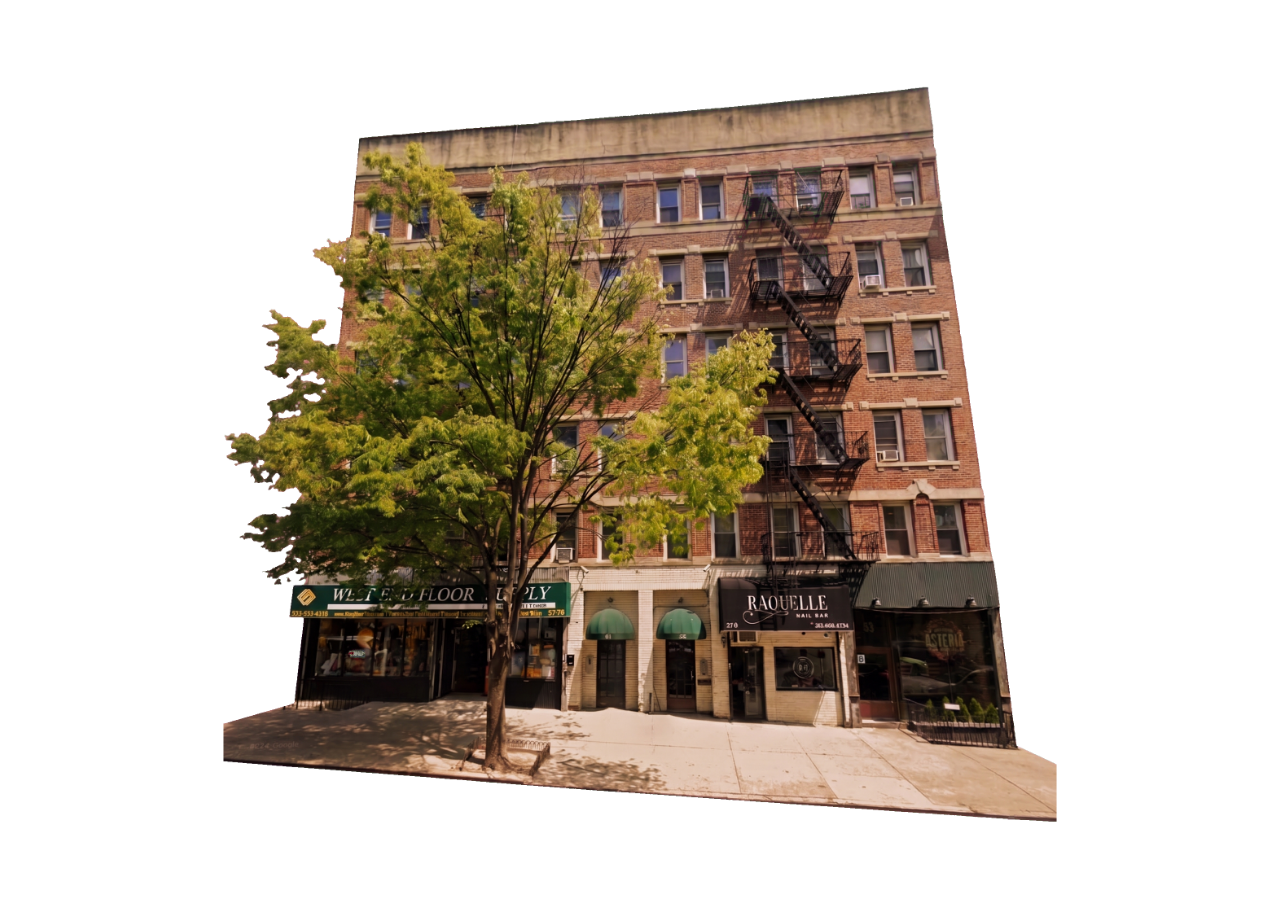
==== index.html @ d992dc2f "feat: first commit of new personal neo-city style design" ====
<!DOCTYPE html>
<html lang="en">
<head>
  <meta charset="utf-8">
  <meta name="viewport" content="width=device-width, initial-scale=1">
  <title>Image View</title>
  <style>
    body {
      margin: 0;
      min-height: 100vh;
      display: flex;
      justify-content: center;
      align-items: center;
      background: #ffffff;
    }

    .hero-image {
      max-width: min(95vw, 1000px);
      max-height: 95vh;
      width: auto;
      height: auto;
      display: block;
      transform: rotate(var(--tilt-angle, 0deg));
      transition: transform 0.2s ease;
      transform-origin: center center;
    }

    .hero-image.is-tilted {
      transform: rotate(var(--tilt-angle, 0deg));
    }
  </style>
</head>
<body>
  <img src="images/output.png" alt="Building cutout" class="hero-image">
  <script>
    const heroImage = document.querySelector(".hero-image");

    heroImage.addEventListener("mouseenter", () => {
      const direction = Math.random() < 0.5 ? -1 : 1;
      const magnitude = Math.random() * 5 + 5;
      heroImage.style.setProperty("--tilt-angle", `${direction * magnitude}deg`);
      heroImage.classList.add("is-tilted");
    });

    heroImage.addEventListener("mouseleave", () => {
      heroImage.style.setProperty("--tilt-angle", "0deg");
      heroImage.classList.remove("is-tilted");
    });
  </script>
</body>
</html>
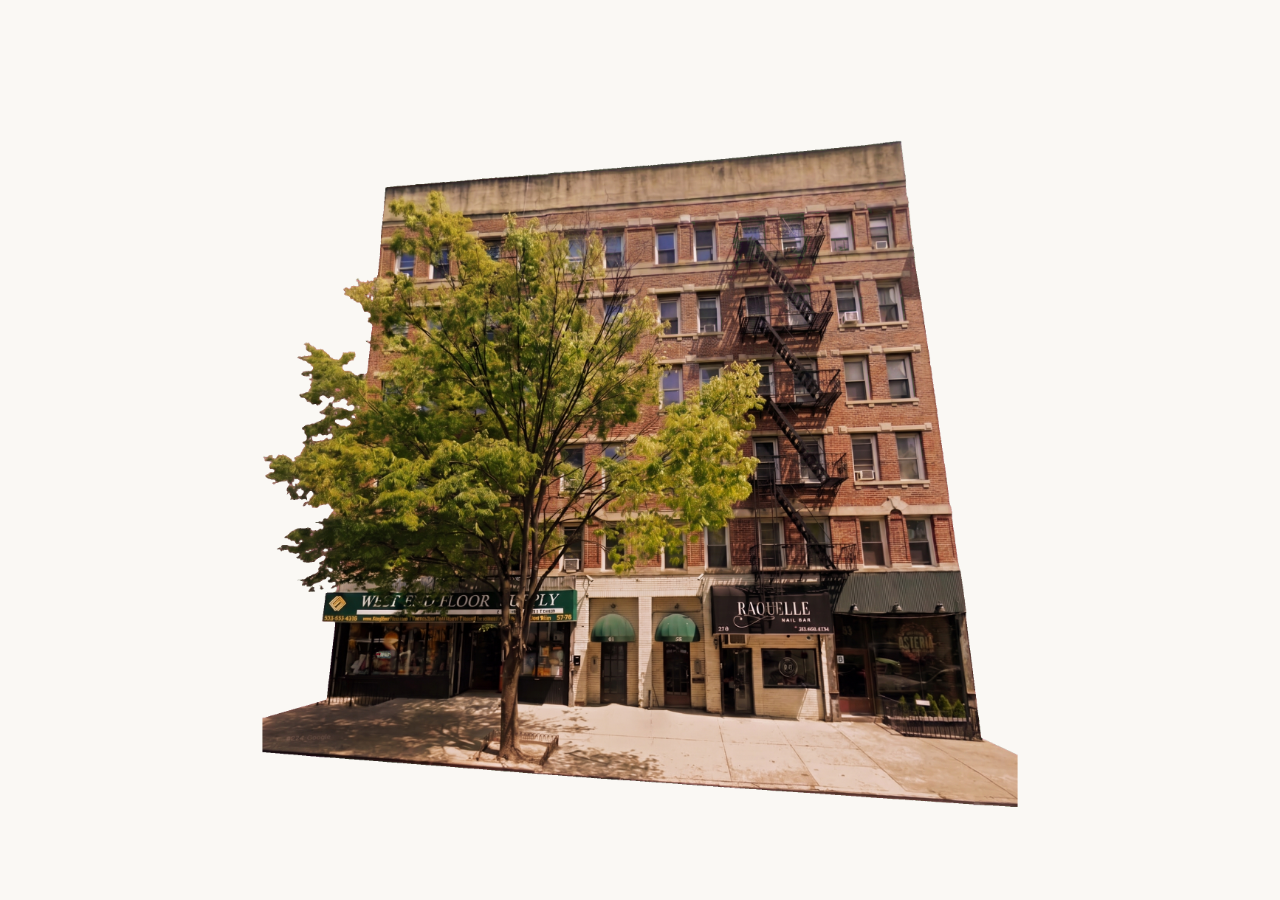
==== commit a9249ee1: "Redesign portfolio with Gallery White aesthetic and building navigation. Replace the single-image pl" ====
--- a/index.html
+++ b/index.html
@@ -3,49 +3,32 @@
 <head>
   <meta charset="utf-8">
   <meta name="viewport" content="width=device-width, initial-scale=1">
-  <title>Image View</title>
-  <style>
-    body {
-      margin: 0;
-      min-height: 100vh;
-      display: flex;
-      justify-content: center;
-      align-items: center;
-      background: #ffffff;
-    }
+  <title>Julian Garratt - Machine Learning Engineer</title>
+  <meta name="description" content="Julian Garratt - Machine Learning Engineer at H2O.ai, based in NYC. Explore the building.">
+  <link rel="icon" type="image/png" href="images/favicon-32x32.png">
+  <link rel="preconnect" href="https://fonts.googleapis.com">
+  <link rel="preconnect" href="https://fonts.gstatic.com" crossorigin>
+  <link href="https://fonts.googleapis.com/css2?family=Fraunces:opsz,wght@9..144,400;9..144,500;9..144,600;9..144,700&family=IBM+Plex+Mono:wght@400;500;600&family=Source+Sans+3:wght@400;600&display=swap" rel="stylesheet">
+  <link rel="stylesheet" href="style.css">
+</head>
+<body class="home">
+  <main class="home-main">
+    <div class="building-stage">
+      <div class="building-wrap">
+        <img class="building-img" src="images/nyc-building.png" alt="A New York City apartment building with ground-floor storefronts and a leafy tree out front">
 
-    .hero-image {
-      max-width: min(95vw, 1000px);
-      max-height: 95vh;
-      width: auto;
-      height: auto;
-      display: block;
-      transform: rotate(var(--tilt-angle, 0deg));
-      transition: transform 0.2s ease;
-      transform-origin: center center;
-    }
+        <a class="hotspot hs-about" href="about.html" aria-label="About"></a>
+        <span class="hs-label label-about" aria-hidden="true">About</span>
 
-    .hero-image.is-tilted {
-      transform: rotate(var(--tilt-angle, 0deg));
-    }
-  </style>
-</head>
-<body>
-  <img src="images/output.png" alt="Building cutout" class="hero-image">
-  <script>
-    const heroImage = document.querySelector(".hero-image");
+        <a class="hotspot hs-projects" href="now.html" aria-label="Now"></a>
+        <span class="hs-label label-projects" aria-hidden="true">Now</span>
 
-    heroImage.addEventListener("mouseenter", () => {
-      const direction = Math.random() < 0.5 ? -1 : 1;
-      const magnitude = Math.random() * 5 + 5;
-      heroImage.style.setProperty("--tilt-angle", `${direction * magnitude}deg`);
-      heroImage.classList.add("is-tilted");
-    });
+        <a class="hotspot hs-now" href="projects.html" aria-label="Projects"></a>
+        <span class="hs-label label-now" aria-hidden="true">Projects</span>
+      </div>
+    </div>
+  </main>
 
-    heroImage.addEventListener("mouseleave", () => {
-      heroImage.style.setProperty("--tilt-angle", "0deg");
-      heroImage.classList.remove("is-tilted");
-    });
-  </script>
+  <script src="main.js"></script>
 </body>
-</html>+</html>
--- a/style.css
+++ b/style.css
@@ -0,0 +1,406 @@
+/* =========================================================================
+   Julian Garratt - "Gallery White" portfolio
+   Calm gallery aesthetic: warm paper, near-black ink, terracotta accent.
+   Serif display (Fraunces) + humanist body (Source Sans 3) + mono labels
+   (IBM Plex Mono). Flat surfaces, hairline borders, restrained motion.
+   The warm off-white paper lets the brick photo's white cutout disappear.
+   No build tools. Static-only (GitHub Pages).
+   ========================================================================= */
+
+:root {
+  /* Paper / surface */
+  --paper:   #faf8f4; /* warm off-white page background (NOT pure white) */
+  --paper-2: #f3efe7; /* slightly deeper fill for subtle panels */
+
+  /* Ink / text */
+  --ink:   #1c1a17; /* near-black warm ink, body + headings */
+  --muted: #6b6560; /* secondary text, captions, metadata */
+  --line:  #e4ded4; /* hairline borders / dividers */
+
+  /* Accent: terracotta sampled from the brick, used sparingly */
+  --accent:        #b4502e;
+  --accent-strong: #97401f; /* darker terracotta for hover */
+
+  /* Type */
+  --font-display: "Fraunces", Georgia, "Times New Roman", serif;
+  --font-body: "Source Sans 3", "Segoe UI", system-ui, sans-serif;
+  --font-mono: "IBM Plex Mono", ui-monospace, "SF Mono", Menlo, monospace;
+
+  /* Spacing (8px grid) */
+  --sp-1: 8px;
+  --sp-2: 16px;
+  --sp-3: 24px;
+  --sp-4: 32px;
+  --sp-6: 48px;
+
+  --radius-panel: 6px;
+  --radius-pill: 999px;
+  --radius-bar: 6px;
+
+  --ease-swing: cubic-bezier(0.22, 0.61, 0.36, 1);
+  --maxw: 880px;
+
+  --shadow-card: 0 1px 2px rgba(0, 0, 0, 0.04);
+}
+
+/* ---------- Reset / base ---------- */
+*,
+*::before,
+*::after {
+  box-sizing: border-box;
+}
+
+html {
+  scroll-behavior: smooth;
+}
+
+body {
+  margin: 0;
+  min-height: 100vh;
+  font-family: var(--font-body);
+  font-size: 16px;
+  line-height: 1.6;
+  color: var(--ink);
+  background: var(--paper);
+  display: flex;
+  flex-direction: column;
+}
+
+h1, h2, h3 {
+  font-family: var(--font-display);
+  color: var(--ink);
+  line-height: 1.15;
+  margin: 0 0 var(--sp-2);
+  letter-spacing: -0.01em;
+}
+
+h1 { font-size: 42px; font-weight: 600; }
+h2 { font-size: 27px; font-weight: 600; }
+h3 { font-size: 21px; font-weight: 600; }
+
+p { margin: 0 0 var(--sp-2); }
+
+a {
+  color: var(--accent);
+  text-decoration: none;
+}
+a:hover { color: var(--accent-strong); text-decoration: underline; }
+
+img { max-width: 100%; }
+
+:focus-visible {
+  outline: 2px solid var(--accent);
+  outline-offset: 2px;
+  border-radius: 3px;
+}
+
+/* ---------- Reusable surfaces ---------- */
+.glass-panel {
+  background: var(--paper);
+  border: 1px solid var(--line);
+  border-radius: var(--radius-panel);
+  box-shadow: var(--shadow-card);
+}
+
+/* Primary button: ink outline that inverts to ink fill on hover. */
+.btn-gloss {
+  display: inline-block;
+  font: 600 15px var(--font-body);
+  color: var(--ink);
+  padding: 9px 20px;
+  border: 1px solid var(--ink);
+  border-radius: var(--radius-pill);
+  background: transparent;
+  cursor: pointer;
+  transition: background 0.18s ease, color 0.18s ease, border-color 0.18s ease;
+}
+.btn-gloss:hover {
+  color: var(--paper);
+  background: var(--ink);
+  border-color: var(--ink);
+  text-decoration: none;
+}
+.btn-gloss:active {
+  background: #000;
+}
+
+/* Accent variant: solid terracotta fill. Use at most ONCE per screen. */
+.btn-leaf {
+  color: var(--paper);
+  background: var(--accent);
+  border-color: var(--accent);
+}
+.btn-leaf:hover {
+  color: var(--paper);
+  background: var(--accent-strong);
+  border-color: var(--accent-strong);
+}
+
+/* ---------- Layout ---------- */
+.page {
+  width: 100%;
+  max-width: var(--maxw);
+  margin: 0 auto;
+  padding: var(--sp-4) var(--sp-3);
+  flex: 1 0 auto;
+}
+
+.stack > * + * { margin-top: var(--sp-3); }
+
+/* ---------- Top-bar (sub pages: back to home) ---------- */
+.topbar {
+  position: sticky;
+  top: 0;
+  z-index: 50;
+  padding: 12px var(--sp-3);
+  background: var(--paper);
+  border-bottom: 1px solid var(--line);
+}
+
+.back-home {
+  display: inline-block;
+  font: 600 15px var(--font-body);
+  color: var(--ink);
+  padding: 7px 16px;
+  border: 1px solid var(--ink);
+  border-radius: var(--radius-pill);
+  background: transparent;
+  transition: background 0.18s ease, color 0.18s ease, border-color 0.18s ease;
+}
+.back-home:hover {
+  color: var(--paper);
+  background: var(--ink);
+  border-color: var(--ink);
+  text-decoration: none;
+}
+
+/* ===========================================================
+   HOME - building as hub ("Storefront Street")
+   Minimal resting state; navigation emerges from image hotspots.
+   =========================================================== */
+.home-main {
+  flex: 1 0 auto;
+  display: flex;
+  flex-direction: column;
+  align-items: center;
+  justify-content: center;
+  width: 100%;
+  padding: 72px 16px 32px;
+  gap: var(--sp-3);
+}
+
+.building-stage {
+  display: flex;
+  flex-direction: column;
+  align-items: center;
+  gap: var(--sp-3);
+}
+
+/* Wrapper shrink-wraps the image so percentage hotspots line up exactly. */
+.building-wrap {
+  position: relative;
+  display: inline-block;
+  line-height: 0;
+}
+.building-img {
+  display: block;
+  width: auto;
+  height: auto;
+  max-height: min(86vh, 780px);
+  max-width: 96vw;
+}
+
+/* Hotspots: clipped links over building features. Invisible at rest. */
+.hotspot {
+  position: absolute;
+  inset: 0;
+  width: 100%;
+  height: 100%;
+  display: block;
+  background: rgba(28, 26, 23, 0);
+  transition: background 0.22s ease;
+  -webkit-tap-highlight-color: transparent;
+  /* clip-path also clips the focus outline, so labels act as the
+     visible focus indicator (see .hs-label below). */
+  outline: none;
+  /* brief, restrained discoverability pulse on load */
+  animation: hs-hint 2.6s ease-in-out 0.7s 2;
+}
+.hs-projects { z-index: 30; clip-path: polygon(30.87% 86.86%, 31.53% 84.67%, 31.53% 77.46%, 31.4% 71.67%, 31.4% 66.26%, 25.99% 63.81%, 6.46% 64.84%, 2.64% 60.21%, 5.54% 57.37%, 9.63% 56.08%, 7.12% 54.28%, 0.79% 50.8%, 0.92% 47.84%, 3.69% 48.1%, 5.54% 45.14%, 8.31% 41.79%, 4.88% 39.86%, 5.67% 33.55%, 13.59% 37.54%, 17.81% 36.25%, 14.38% 33.81%, 14.91% 30.59%, 10.95% 27.37%, 13.19% 25.69%, 16.62% 25.56%, 20.18% 25.82%, 22.82% 26.59%, 23.22% 23.63%, 16.62% 21.31%, 18.47% 18.48%, 16.89% 15.13%, 20.84% 16.16%, 22.16% 13.84%, 26.91% 17.19%, 30.21% 22.86%, 31.4% 16.29%, 34.83% 16.93%, 37.47% 18.09%, 40.11% 18.87%, 43.67% 18.87%, 46.44% 21.31%, 48.28% 23.37%, 50.4% 26.85%, 52.77% 30.2%, 53.3% 33.42%, 53.3% 37.67%, 51.32% 41.53%, 47.63% 44.62%, 42.88% 44.62%, 39.71% 46.81%, 41.16% 49.13%, 47.89% 46.81%, 53.83% 42.82%, 58.18% 39.34%, 62.8% 35.74%, 65.57% 36.9%, 66.36% 40.63%, 63.46% 46.81%, 65.57% 48.74%, 64.51% 53.25%, 61.61% 56.86%, 57.92% 57.5%, 54.75% 54.8%, 51.32% 53.12%, 47.89% 53.9%, 47.89% 56.34%, 51.19% 55.96%, 54.62% 57.89%, 55.41% 61.62%, 51.72% 61.24%, 48.15% 63.43%, 45.38% 60.85%, 41.56% 59.82%, 38.79% 62.52%, 35.88% 66.52%, 34.17% 85.45%); }
+.hs-about    { z-index: 20; clip-path: polygon(8.68% 79.46%, 0.14% 82.01%, 0% 86.1%, 99.71% 93.31%, 100% 87.23%, 95.51% 84.97%, 84.23% 84.13%, 82.49% 82.15%, 76.41% 82.85%, 59.33% 81.44%, 51.52% 81.3%, 46.31% 80.31%, 41.82% 80.59%, 35.17% 80.17%, 26.77% 79.04%, 25.04% 80.03%); }
+.hs-now      { z-index: 10; clip-path: polygon(8.71% 65.61%, 8.58% 79.27%, 32.06% 80.04%, 43.4% 80.68%, 48.81% 80.3%, 58.18% 80.68%, 75.07% 81.97%, 80.61% 81.2%, 84.56% 83.64%, 94.99% 84.55%, 84.83% 7.41%, 16.49% 13.46%); }
+
+.hotspot:hover,
+.hotspot:focus-visible {
+  background: rgba(28, 26, 23, 0.16);
+  animation: none;
+}
+@keyframes hs-hint {
+  0%, 100% { background: rgba(28, 26, 23, 0); }
+  50% { background: rgba(28, 26, 23, 0.10); }
+}
+
+/* Flat labels live OUTSIDE the clipped link (as its next sibling),
+   so they appear on hover AND keyboard focus = the focus indicator.
+   Ink fill + paper text reads cleanly over the brick photo. */
+.hs-label {
+  position: absolute;
+  z-index: 40;
+  transform: translate(-50%, -50%) translateY(5px);
+  font-family: var(--font-mono);
+  font-weight: 500;
+  font-size: 12px;
+  letter-spacing: 0.06em;
+  text-transform: uppercase;
+  color: var(--paper);
+  background: var(--ink);
+  border: 1px solid var(--ink);
+  border-radius: var(--radius-pill);
+  padding: 5px 13px;
+  box-shadow: 0 2px 6px rgba(0, 0, 0, 0.08);
+  opacity: 0;
+  pointer-events: none;
+  white-space: nowrap;
+  transition: opacity 0.2s ease, transform 0.2s ease;
+}
+.label-projects { left: 22%; top: 30%; }
+.label-about    { left: 50%; top: 88%; }
+.label-now      { left: 50%; top: 11%; }
+
+.hotspot:hover + .hs-label,
+.hotspot:focus + .hs-label,
+.hotspot:focus-visible + .hs-label {
+  opacity: 1;
+  transform: translate(-50%, -50%) translateY(0);
+}
+
+/* ===========================================================
+   PROJECTS - plain achievements list
+   =========================================================== */
+.achievements-list {
+  margin: 0;
+  padding-left: 1.25rem;
+  display: grid;
+  gap: 10px;
+}
+.achievements-list li {
+  padding-left: 0.25rem;
+}
+
+/* ===========================================================
+   ABOUT
+   =========================================================== */
+.about .page {
+  display: flex;
+  flex-direction: column;
+}
+
+.about-layout {
+  display: grid;
+  grid-template-columns: min(220px, 32%) minmax(0, 1fr);
+  grid-template-areas: "photo bio";
+  gap: var(--sp-4);
+  align-items: start;
+}
+
+.about-photo {
+  grid-area: photo;
+  margin: 0;
+}
+
+.about-bio {
+  grid-area: bio;
+  min-width: 0;
+}
+
+.about-photo img {
+  display: block;
+  width: 100%;
+  border-radius: var(--radius-panel);
+}
+
+.about-bio .role {
+  font-family: var(--font-mono);
+  font-weight: 500;
+  font-size: 13px;
+  letter-spacing: 0.04em;
+  text-transform: uppercase;
+  color: var(--accent);
+  margin-bottom: var(--sp-2);
+}
+
+.about-bio p:last-child {
+  margin-bottom: 0;
+}
+
+/* ===========================================================
+   NOW - flat sections (matches Projects prose style)
+   =========================================================== */
+.now-stamp {
+  display: inline-block;
+  font-family: var(--font-mono);
+  font-weight: 500;
+  font-size: 12px;
+  letter-spacing: 0.06em;
+  text-transform: uppercase;
+  color: var(--accent);
+  background: var(--paper);
+  border: 1px solid var(--line);
+  border-radius: var(--radius-pill);
+  padding: 5px 14px;
+}
+.now-section h2 {
+  margin-bottom: var(--sp-1);
+}
+.now-section p:last-child {
+  margin-bottom: 0;
+}
+
+/* ===========================================================
+   PAGE TRANSITION - subtle fade (replaces door-swing wipe)
+   =========================================================== */
+.page-fade {
+  opacity: 1;
+  transform: translateY(0);
+  transition: opacity 0.14s ease, transform 0.14s ease;
+}
+.page-fade.is-leaving {
+  opacity: 0;
+  transform: translateY(4px);
+}
+
+/* ===========================================================
+   RESPONSIVE
+   =========================================================== */
+@media (max-width: 640px) {
+  h1 { font-size: 33px; }
+  .page { padding: var(--sp-3) var(--sp-2); }
+
+  .about-layout {
+    grid-template-columns: 1fr;
+    grid-template-areas:
+      "photo"
+      "bio";
+    gap: var(--sp-3);
+  }
+
+  .about-photo {
+    max-width: 220px;
+  }
+
+  .building-img { max-height: 64vh; }
+}
+
+/* ===========================================================
+   REDUCED MOTION - disable swing/shimmer, keep instant states
+   =========================================================== */
+@media (prefers-reduced-motion: reduce) {
+  * {
+    animation-duration: 0.001ms !important;
+    animation-iteration-count: 1 !important;
+    transition-duration: 0.001ms !important;
+    scroll-behavior: auto !important;
+  }
+  .hotspot { animation: none; }
+  .page-fade, .page-fade.is-leaving { opacity: 1 !important; transform: none !important; }
+}
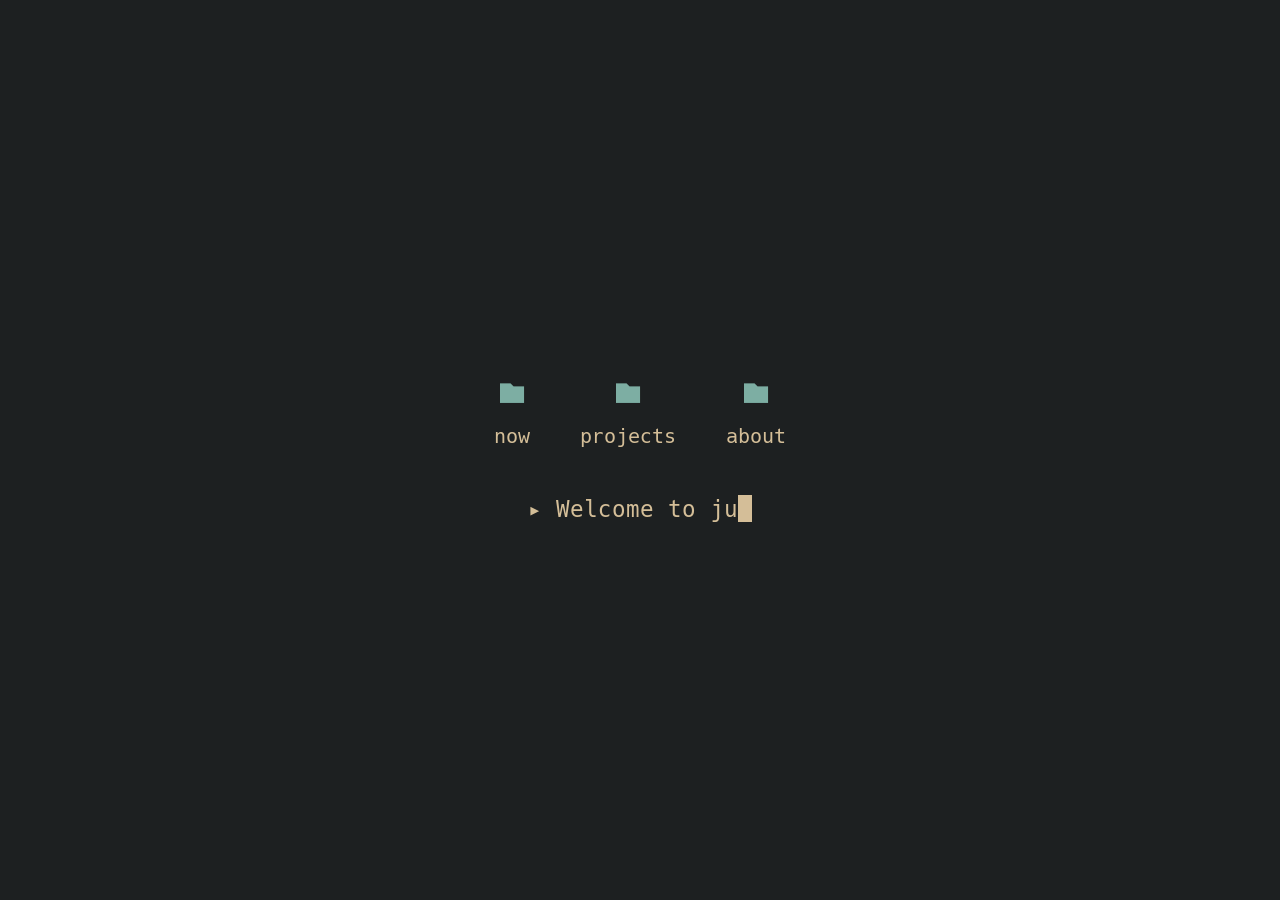
==== commit 2a7c215f: "feat: november refresh first draft" ====
--- a/index.html
+++ b/index.html
@@ -1,34 +1,264 @@
-<!DOCTYPE html>
+<!doctype html>
 <html lang="en">
-<head>
-  <meta charset="utf-8">
-  <meta name="viewport" content="width=device-width, initial-scale=1">
-  <title>Julian Garratt - Machine Learning Engineer</title>
-  <meta name="description" content="Julian Garratt - Machine Learning Engineer at H2O.ai, based in NYC. Explore the building.">
-  <link rel="icon" type="image/png" href="images/favicon-32x32.png">
-  <link rel="preconnect" href="https://fonts.googleapis.com">
-  <link rel="preconnect" href="https://fonts.gstatic.com" crossorigin>
-  <link href="https://fonts.googleapis.com/css2?family=Fraunces:opsz,wght@9..144,400;9..144,500;9..144,600;9..144,700&family=IBM+Plex+Mono:wght@400;500;600&family=Source+Sans+3:wght@400;600&display=swap" rel="stylesheet">
-  <link rel="stylesheet" href="style.css">
-</head>
-<body class="home">
-  <main class="home-main">
-    <div class="building-stage">
-      <div class="building-wrap">
-        <img class="building-img" src="images/nyc-building.png" alt="A New York City apartment building with ground-floor storefronts and a leafy tree out front">
-
-        <a class="hotspot hs-about" href="about.html" aria-label="About"></a>
-        <span class="hs-label label-about" aria-hidden="true">About</span>
-
-        <a class="hotspot hs-projects" href="now.html" aria-label="Now"></a>
-        <span class="hs-label label-projects" aria-hidden="true">Now</span>
-
-        <a class="hotspot hs-now" href="projects.html" aria-label="Projects"></a>
-        <span class="hs-label label-now" aria-hidden="true">Projects</span>
+  <head>
+    <meta charset="utf-8">
+    <meta name="viewport" content="width=device-width, initial-scale=1">
+    <meta name="theme-color" content="#1d2021">
+    <title>Julian Garratt</title>
+    <link rel="stylesheet" href="now.css?v=3">
+    <style>
+      @font-face {
+        font-family: "Hack Nerd Font Mono";
+        src: url("assets/fonts/HackNerdFontMono-Regular.ttf") format("truetype");
+        font-style: normal;
+        font-weight: 400;
+        font-display: swap;
+      }
+
+      html {
+        min-height: 100%;
+        background-color: #1d2021;
+      }
+
+      body {
+        box-sizing: border-box;
+        display: grid;
+        place-items: center;
+        min-height: 100vh;
+        min-height: 100svh;
+        margin: 0;
+        padding: 15px;
+        background-color: #1d2021;
+        color: #d4be98;
+        font-family: "Hack Nerd Font Mono", monospace;
+        font-size: 20px;
+        line-height: 1.5;
+      }
+
+      .prompt {
+        margin: 0;
+        overflow-wrap: anywhere;
+        font: inherit;
+        font-size: 22.5px;
+      }
+
+      main {
+        display: grid;
+        justify-items: center;
+        gap: 40px;
+        max-width: 100%;
+      }
+
+      .folders {
+        display: flex;
+        flex-wrap: wrap;
+        justify-content: center;
+        gap: 20px;
+      }
+
+      .folders a {
+        display: grid;
+        justify-items: center;
+        gap: 5px;
+        color: inherit;
+        text-decoration: none;
+      }
+
+      .folder-icon {
+        color: #7daea3;
+        font-size: 40px;
+        line-height: 1;
+      }
+
+      .folders a > span:last-child {
+        padding: 2.5px 15px;
+        border-radius: 999px;
+      }
+
+      .folders a:hover > span:last-child,
+      .folders a:focus-visible > span:last-child {
+        background-color: #d2bd97;
+        color: #1d2021;
+      }
+
+      .folders a:focus-visible {
+        outline: 1.25px solid currentColor;
+        outline-offset: 7.5px;
+      }
+
+      .prompt-symbol {
+        color: #d4be98;
+      }
+
+      ::selection {
+        background-color: #585858;
+        color: #d4be98;
+      }
+
+      .cursor {
+        display: inline-block;
+        width: 1ch;
+        height: 1.2em;
+        vertical-align: -0.2em;
+        background-color: currentColor;
+        animation: blink 1s step-end infinite;
+      }
+
+      @keyframes blink {
+        50% { opacity: 0; }
+      }
+
+      .page-dialog {
+        box-sizing: border-box;
+        width: min(680px, calc(100% - 40px));
+        max-height: calc(100svh - 80px);
+        padding: 40px;
+        border: 0;
+        background: #3c3836;
+      }
+
+      .page-dialog::backdrop {
+        background: #0003;
+      }
+
+      .dialog-close {
+        display: grid;
+        place-items: center;
+        box-sizing: border-box;
+        width: 40px;
+        height: 40px;
+        margin: -16px -16px 16px auto;
+        padding: 0;
+        border: 0;
+        border-radius: 50%;
+        background: transparent;
+        color: #d4be98;
+        font: inherit;
+        cursor: pointer;
+      }
+
+      .dialog-close:hover,
+      .dialog-close:focus-visible {
+        background: #d2bd97;
+        color: #1d2021;
+      }
+
+      @media (prefers-reduced-motion: reduce) {
+        .cursor { animation: none; }
+      }
+    </style>
+  </head>
+  <body>
+    <main>
+      <nav class="folders" aria-label="Pages">
+        <a href="now.html" id="now-link" data-dialog="now-dialog" aria-haspopup="dialog"><span class="folder-icon" aria-hidden="true">&#xe5ff;</span><span>now</span></a>
+        <a href="projects.html" data-dialog="projects-dialog" aria-haspopup="dialog"><span class="folder-icon" aria-hidden="true">&#xe5ff;</span><span>projects</span></a>
+        <a href="about.html" data-dialog="about-dialog" aria-haspopup="dialog"><span class="folder-icon" aria-hidden="true">&#xe5ff;</span><span>about</span></a>
+      </nav>
+    <h1 class="prompt" aria-label="Welcome to juliangarratt.com"><span aria-hidden="true"><span class="prompt-symbol">▸</span> <span id="welcome">Welcome to juliangarratt.com</span><span class="cursor"></span></span></h1>
+    </main>
+    <dialog class="page-dialog now-content" id="now-dialog" aria-labelledby="now-title">
+      <button class="dialog-close" type="button" aria-label="Close Now" autofocus><span aria-hidden="true">&#xf00d;</span></button>
+      <h1 id="now-title">Now</h1>
+      <p>Last updated: 8 November 2026</p>
+      <section>
+        <h2>Reading</h2>
+        <p><em>Heart of Darkness</em> by Joseph Conrad.</p>
+      </section>
+      <section>
+        <h2>Building</h2>
+        <p>An iOS app, coming soon.</p>
+      </section>
+    </dialog>
+    <dialog class="page-dialog now-content" id="projects-dialog" aria-labelledby="projects-title">
+      <button class="dialog-close" type="button" aria-label="Close Projects" autofocus><span aria-hidden="true">&#xf00d;</span></button>
+      <h1 id="projects-title">Projects</h1>
+    <p>Some things I’ve built, shipped, and researched:</p>
+
+    <ul class="achievements-list">
+      <li>Launched <a href="https://github.com/h2oai/h2ogpte-action" target="_blank" rel="noopener">an open-source AI code assistant</a> at H2O.ai in 4 months: h2oGPTe Action for GitHub Actions, running on your own infrastructure.</li>
+      <li>Grand prize winner of the <a href="https://devpost.com/software/root-cause-analysis" target="_blank" rel="noopener">Databricks &amp; AWS LLM Cup 2023</a>, beating 1,000+ participants with a 4-person team building root-cause-analysis insights from customer complaints on Databricks.</li>
+      <li>Created <a href="https://www.coursera.org/learn/h2o-ai-agents-from-theory-to-practice" target="_blank" rel="noopener">H2O.ai Agents: From Theory to Practice</a>, a production-grade Coursera course on agents with 6,000+ paid enrollments.</li>
+      <li>Published <a href="https://www.globalvoices.org.au/post/from-crisis-to-preparedness-enhancing-disaster-resilience-for-at-risk-communities-with-anticipatory" target="_blank" rel="noopener">research</a> applying ML to Australian disaster preparedness, estimated to save the Australian government $512M, and presented at the World Bank &amp; IMF Annual Meetings in Morocco (2024).</li>
+    </ul>
+    </dialog>
+    <dialog class="page-dialog now-content" id="about-dialog" aria-labelledby="about-title">
+      <button class="dialog-close" type="button" aria-label="Close About" autofocus><span aria-hidden="true">&#xf00d;</span></button>
+      <h1 id="about-title">About</h1>
+
+    <div class="about-layout">
+      <figure class="about-photo">
+        <img src="images/professional_pic.jpeg" alt="Julian Garratt">
+      </figure>
+
+      <div class="about-bio">
+        <p class="role">Machine Learning Engineer @ H2O.ai</p>
+        <p>I’m Julian, a Machine Learning Engineer at H2O.ai. I’m originally Australian and now based in
+          New York City, where I build practical AI systems: open-source developer tooling, LLM applications,
+          and agentic workflows that ship to real users.</p>
+        <p>My work spans engineering and research, from launching an open-source AI code assistant to
+          applying machine learning to climate-adaptation policy. I like turning ambitious ideas into
+          production-grade software that people actually use.</p>
       </div>
     </div>
-  </main>
-
-  <script src="main.js"></script>
-</body>
+    </dialog>
+    <script>
+      document.addEventListener("click", async (event) => {
+          const link = event.target.closest("[data-dialog]");
+          if (!link) return;
+          const dialog = document.getElementById(link.dataset.dialog);
+          if (!dialog) return;
+          if (event.ctrlKey || event.metaKey || event.shiftKey || event.altKey) return;
+          event.preventDefault();
+          const source = document.querySelector(`.folders [data-dialog="${dialog.id}"]`);
+          try {
+            const response = await fetch(source.href);
+            if (!response.ok) throw new Error("Page could not be loaded");
+            const page = new DOMParser().parseFromString(await response.text(), "text/html");
+            const content = page.querySelector("main");
+            if (!content) throw new Error("Page content is missing");
+            const closeButton = dialog.querySelector(".dialog-close");
+            dialog.replaceChildren(closeButton, ...content.childNodes);
+          } catch {
+            window.location.href = source.href;
+            return;
+          }
+          document.querySelectorAll(".page-dialog[open]").forEach((openDialog) => openDialog.close());
+          dialog.showModal();
+      });
+      document.querySelectorAll(".page-dialog").forEach((dialog) => {
+        dialog.querySelector(".dialog-close").addEventListener("click", () => dialog.close());
+        dialog.addEventListener("click", (event) => {
+          const bounds = dialog.getBoundingClientRect();
+          if (event.target === dialog &&
+              (event.clientX < bounds.left || event.clientX > bounds.right ||
+               event.clientY < bounds.top || event.clientY > bounds.bottom)) {
+            dialog.close();
+          }
+        });
+      });
+
+      if (window.location.hash === "#now-dialog") {
+        document.getElementById("now-link").click();
+      }
+
+      const welcome = document.getElementById("welcome");
+      const message = welcome.textContent;
+
+      if (!window.matchMedia("(prefers-reduced-motion: reduce)").matches) {
+        welcome.textContent = "";
+        let position = 0;
+
+        function typeCharacter() {
+          position += 1;
+          welcome.textContent = message.slice(0, position);
+          if (position < message.length) {
+            window.setTimeout(typeCharacter, 75);
+          }
+        }
+
+        window.setTimeout(typeCharacter, 350);
+      }
+    </script>
+  </body>
 </html>
--- a/now.css
+++ b/now.css
@@ -0,0 +1,66 @@
+@font-face {
+  font-family: "Hack Nerd Font Mono";
+  src: url("assets/fonts/HackNerdFontMono-Regular.ttf") format("truetype");
+  font-style: normal;
+  font-weight: 400;
+  font-display: swap;
+}
+
+.now-content {
+  color: #d4be98;
+  font-family: "Hack Nerd Font Mono", monospace;
+  font-size: 20px;
+  line-height: 1.6;
+  overflow-wrap: anywhere;
+}
+
+.now-content h1,
+.now-content h2 {
+  font-size: 1em;
+  font-weight: 400;
+}
+
+.now-content h1 {
+  margin-top: 0;
+  font-size: 1.25em;
+}
+
+#now-title,
+#projects-title,
+#about-title {
+  width: fit-content;
+  border-bottom: 2px solid currentColor;
+}
+
+.now-content h2 {
+  color: #7daea3;
+  margin-top: 2em;
+}
+
+.now-content a {
+  color: inherit;
+}
+
+.now-content li + li {
+  margin-top: 1.25em;
+}
+
+.now-content ul {
+  padding-left: 1.25em;
+}
+
+.now-content figure {
+  margin: 0 0 24px;
+}
+
+.now-content img {
+  display: block;
+  max-width: 100%;
+  width: 240px;
+  height: auto;
+}
+
+::selection {
+  background-color: #585858;
+  color: #d4be98;
+}
